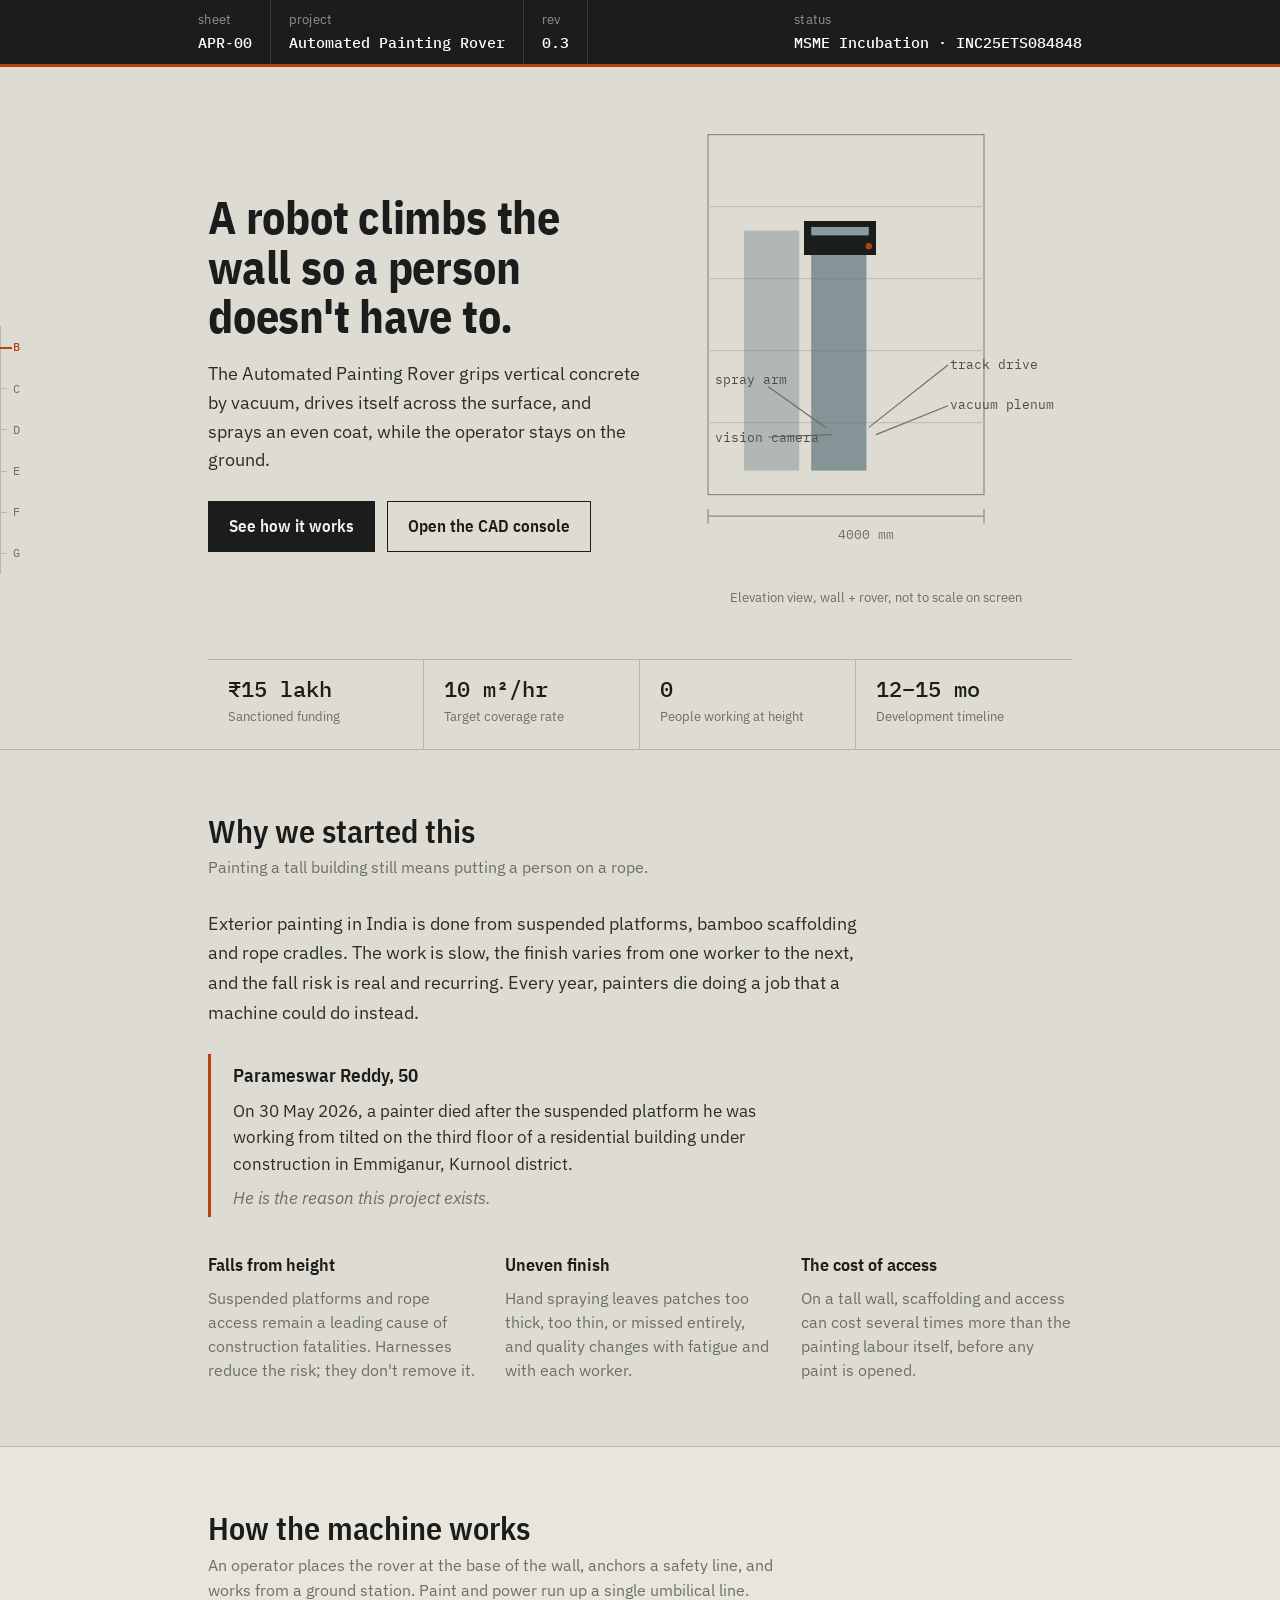
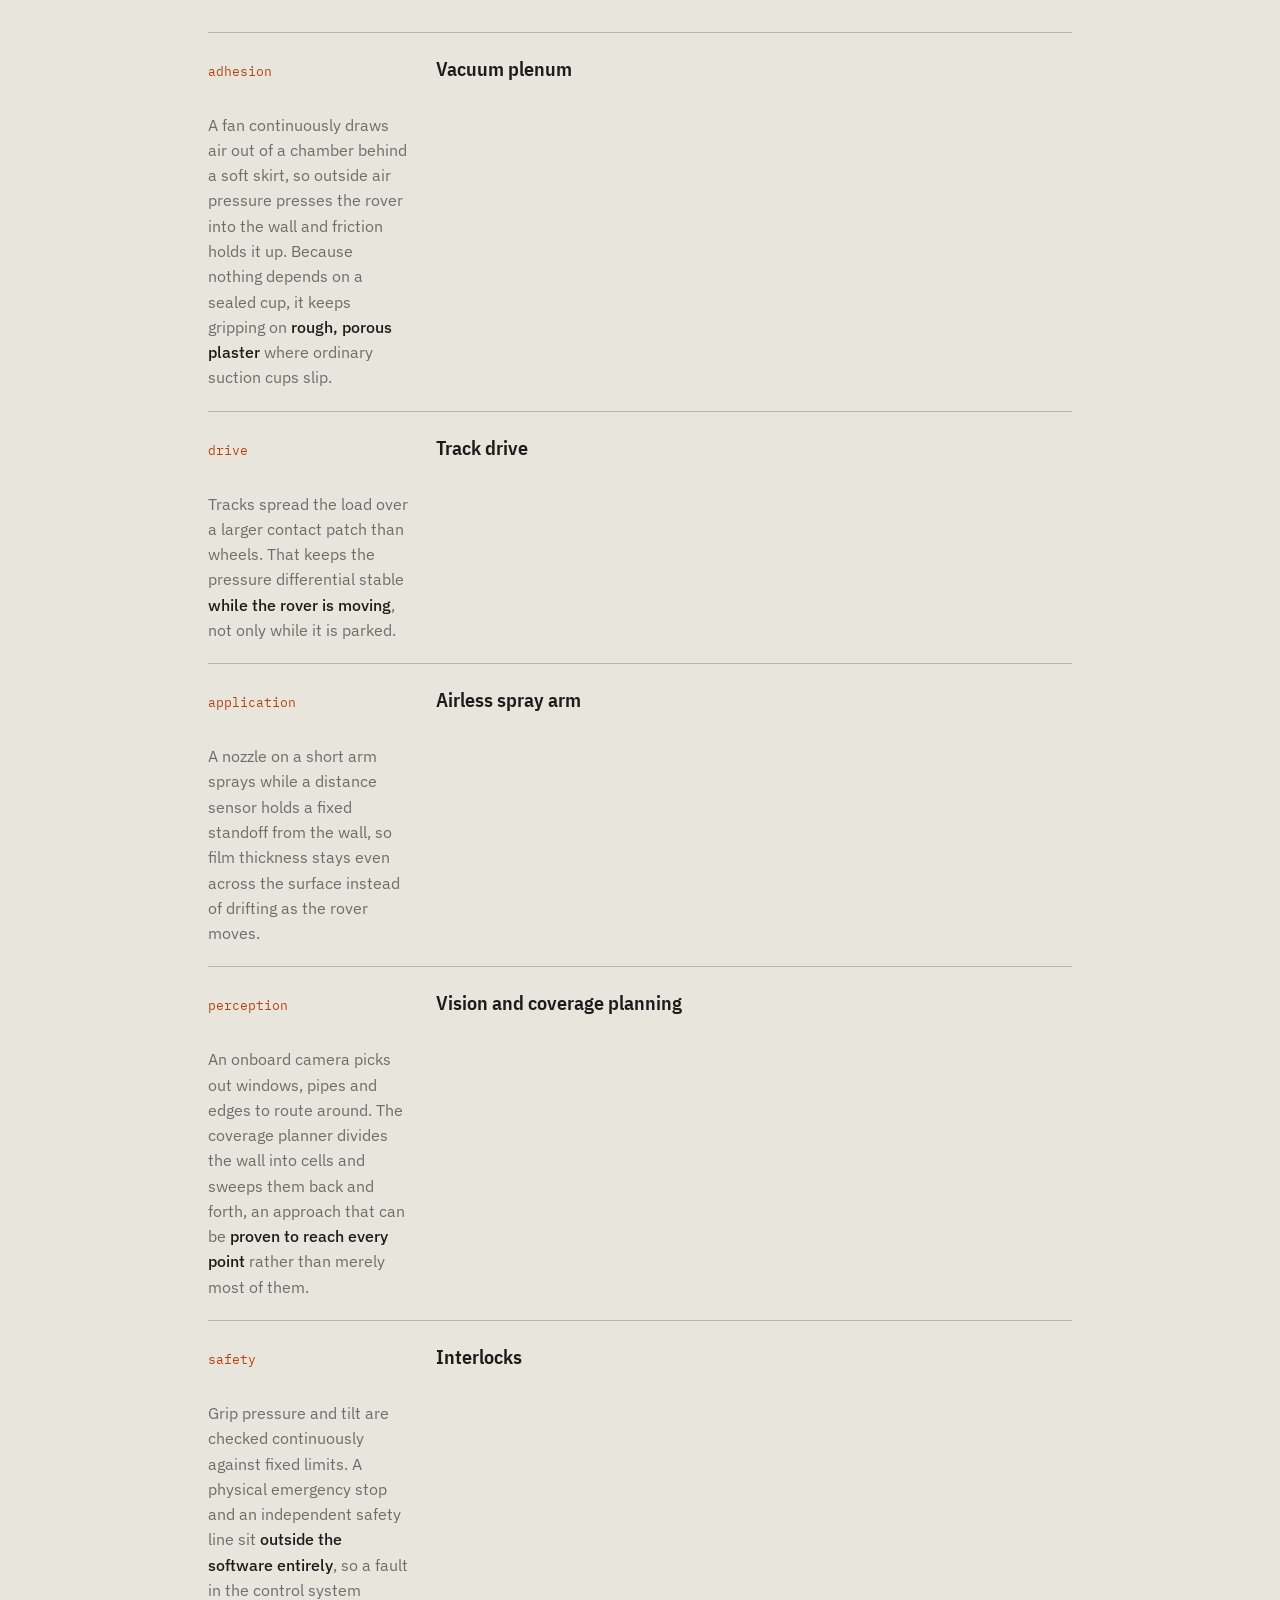
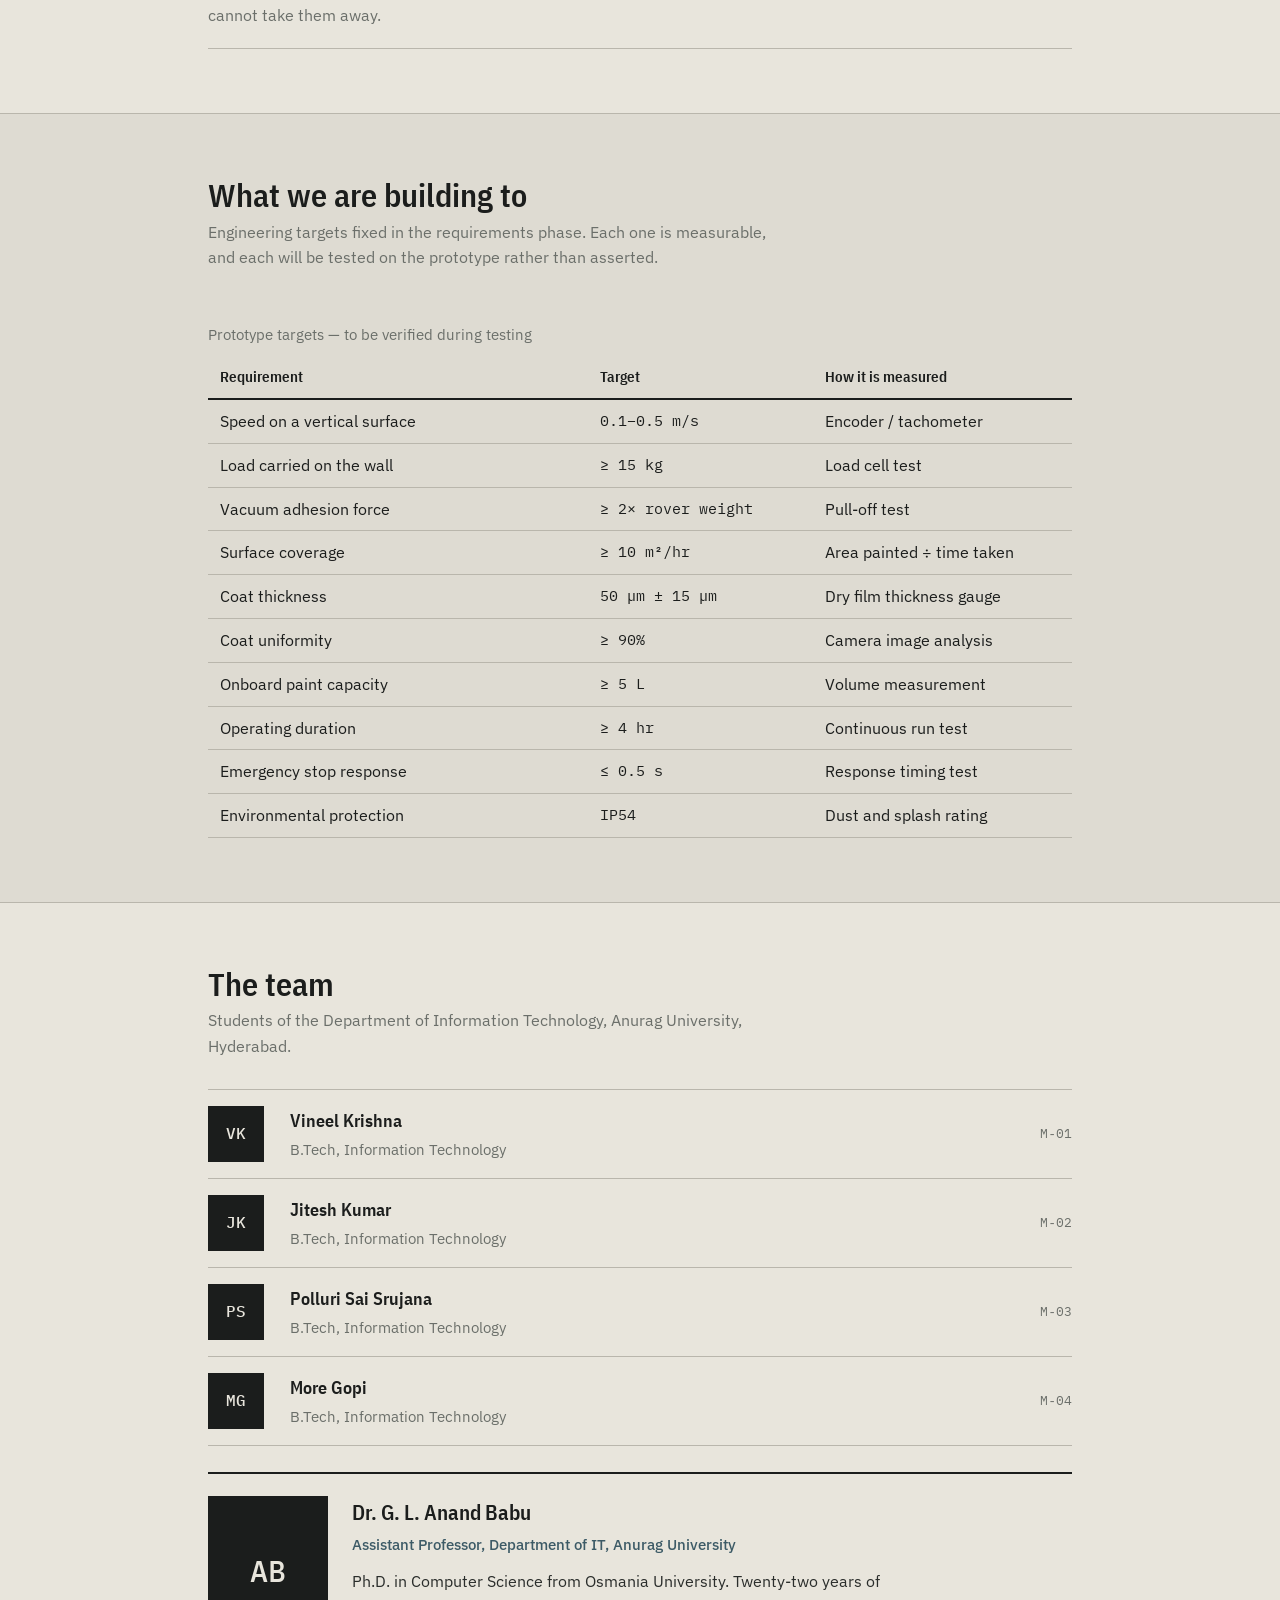
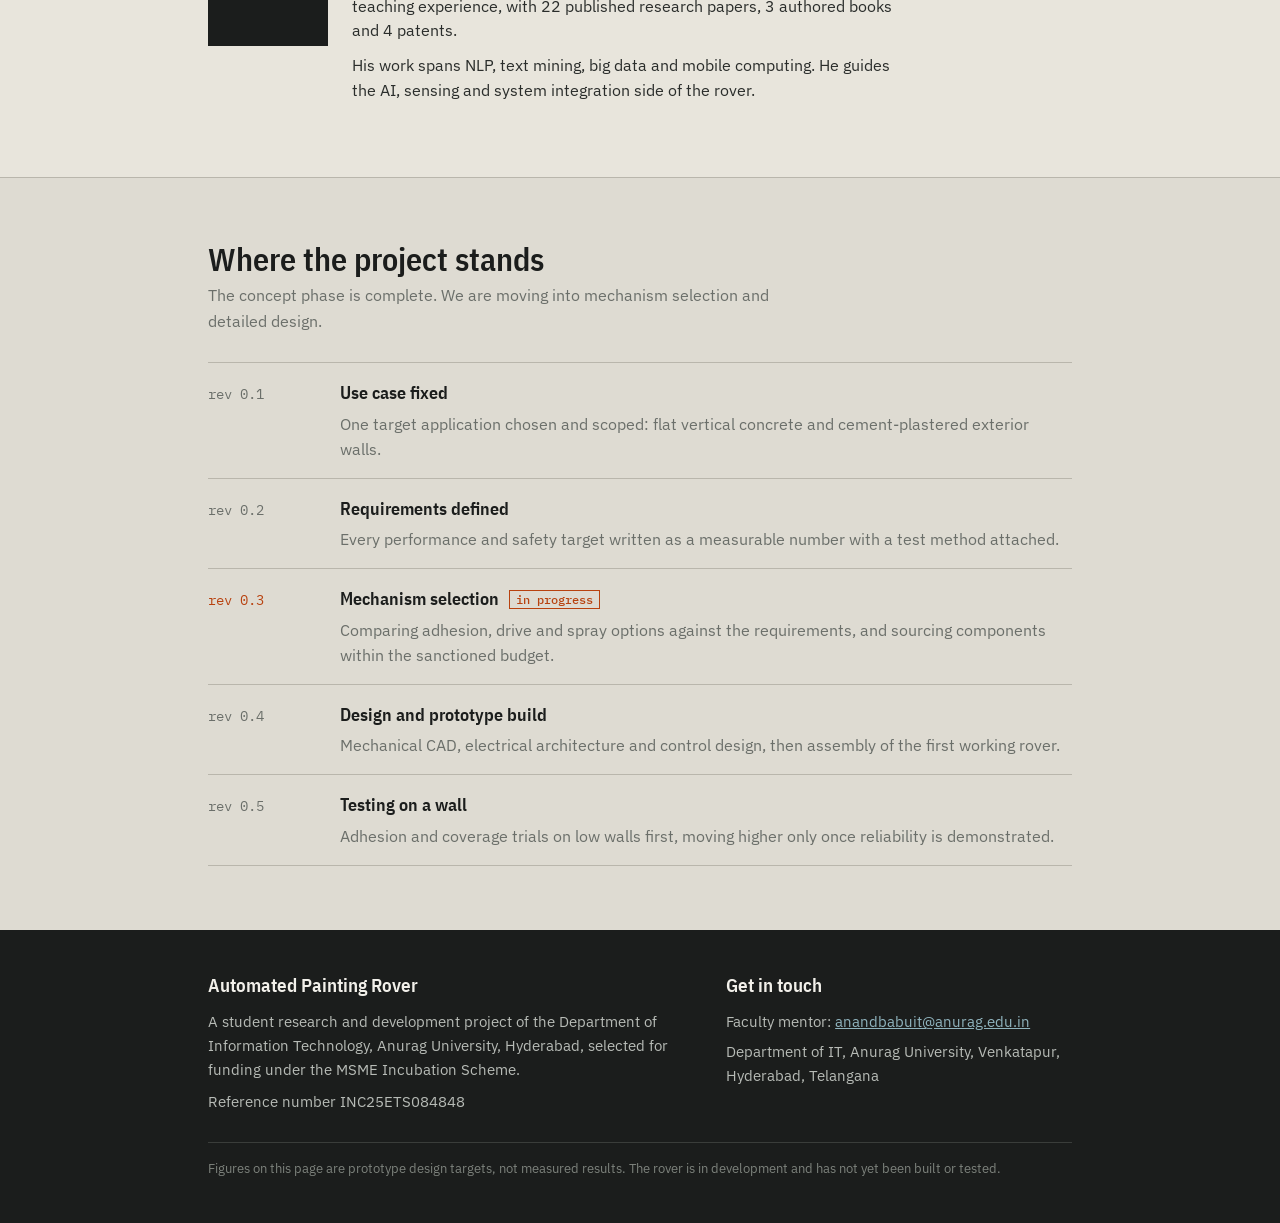
==== templates/about.html @ 7c5fc592 "added the about page" ====
<!DOCTYPE html>
<html lang="en">
<head>
<meta charset="UTF-8">
<meta name="viewport" content="width=device-width, initial-scale=1">
<title>Automated Painting Rover — Anurag University</title>
<meta name="description" content="A wall-climbing robot that paints building exteriors so painters don't have to work at height. In development at Anurag University under the MSME Incubation Scheme.">
<link rel="preconnect" href="https://fonts.googleapis.com">
<link rel="preconnect" href="https://fonts.gstatic.com" crossorigin>
<link href="https://fonts.googleapis.com/css2?family=IBM+Plex+Sans+Condensed:wght@500;600;700&family=IBM+Plex+Sans:ital,wght@0,300;0,400;0,500;0,600;1,400&family=IBM+Plex+Mono:wght@400;500&display=swap" rel="stylesheet">
<style>
  :root{
    --concrete:#dedbd2;
    --concrete-2:#d2cec2;
    --paper:#e8e5dc;
    --ink:#1b1d1c;
    --ink-2:#2a2d2b;
    --steel:#3c5a66;
    --steel-dp:#24343b;
    --rust:#b8420f;
    --muted:#6b6f6a;
    --rule:#b9b6ac;
    --maxw:920px;
  }
  *{box-sizing:border-box}
  html{scroll-behavior:smooth}
  @media (prefers-reduced-motion:reduce){html{scroll-behavior:auto}}
  body{
    margin:0;background:var(--concrete);color:var(--ink);
    font-family:'IBM Plex Sans',system-ui,sans-serif;font-size:17px;line-height:1.6;
    -webkit-font-smoothing:antialiased;
  }
  h1,h2,h3{font-family:'IBM Plex Sans Condensed','IBM Plex Sans',sans-serif;font-weight:600;letter-spacing:0;color:var(--ink)}
  .mono{font-family:'IBM Plex Mono',monospace}
  a{color:var(--steel)}
  .wrap{max-width:var(--maxw);margin:0 auto;padding:0 28px}

  /* ---------- title block (drawing-sheet stamp) ---------- */
  .stamp{background:var(--ink);color:#cfd3ce;border-bottom:3px solid var(--rust)}
  .stamp .wrap{
    display:flex;flex-wrap:wrap;gap:0;padding:0;
  }
  .stamp .field{
    padding:10px 18px;border-right:1px solid #3a3d3a;font-size:13px;
  }
  .stamp .field:last-child{border-right:0;margin-left:auto}
  .stamp .field b{display:block;color:#fff;font-size:14.5px;font-weight:500;font-family:'IBM Plex Mono',monospace}
  .stamp .field span{color:#8f938d;letter-spacing:.02em}
  @media (max-width:760px){
    .stamp .field:last-child{margin-left:0}
    .stamp .field{padding:9px 14px}
  }

  /* ---------- sheet-margin ruler / nav ---------- */
  .ruler{
    position:fixed;left:0;top:0;bottom:0;width:54px;z-index:5;
    display:flex;flex-direction:column;justify-content:center;
    pointer-events:none;
  }
  .ruler ol{list-style:none;margin:0;padding:0 0 0 12px;border-left:1px solid var(--rule)}
  .ruler li{
    position:relative;font-family:'IBM Plex Mono',monospace;font-size:12px;
    color:var(--muted);padding:11px 0;
  }
  .ruler li::before{
    content:"";position:absolute;left:-13px;top:50%;width:7px;height:1px;background:var(--rule);
  }
  .ruler li.on{color:var(--rust);font-weight:500}
  .ruler li.on::before{width:12px;height:2px;background:var(--rust);left:-13px}
  .ruler a{pointer-events:auto;color:inherit;text-decoration:none}
  @media (max-width:1180px){.ruler{display:none}}

  /* ---------- hero ---------- */
  .hero{padding:58px 0 0}
  .hero .inner{
    max-width:var(--maxw);margin:0 auto;padding:0 28px;
    display:grid;grid-template-columns:1.05fr .95fr;gap:40px;align-items:center;
  }
  .hero h1{
    font-size:clamp(32px,4.1vw,46px);line-height:1.08;margin:0 0 18px;
    font-weight:700;letter-spacing:-.005em;max-width:16ch;
  }
  .hero p.sub{font-size:18px;color:var(--ink-2);margin:0 0 26px;max-width:44ch;font-weight:400}
  .hero .cta{display:flex;flex-wrap:wrap;gap:12px;margin-bottom:0}
  .btn{
    display:inline-block;padding:11px 20px;text-decoration:none;
    font-family:'IBM Plex Sans Condensed',sans-serif;font-size:16.5px;font-weight:600;
    border:1px solid var(--ink);
  }
  .btn-a{background:var(--ink);color:#f2f0ea}
  .btn-b{background:transparent;color:var(--ink)}
  .btn:focus-visible,a:focus-visible,button:focus-visible{outline:2px solid var(--rust);outline-offset:3px}

  .diagram{width:100%;max-width:360px;justify-self:center}
  .diagram svg{width:100%;height:auto;display:block}
  .diagram .cap{font-size:12.5px;color:var(--muted);text-align:center;margin-top:6px}

  #sprayfill{transform-box:fill-box;transform-origin:50% 100%;animation:fill 2.6s ease-out .4s both}
  #roverbox{animation:climb 2.6s cubic-bezier(.4,0,.3,1) .4s both}
  @keyframes fill{from{transform:scaleY(0)}to{transform:scaleY(1)}}
  @keyframes climb{from{transform:translateY(0)}to{transform:translateY(-172px)}}
  @media (prefers-reduced-motion:reduce){
    #sprayfill{animation:none;transform:scaleY(1)}
    #roverbox{animation:none;transform:translateY(-172px)}
  }

  .heroband{
    border-top:1px solid var(--rule);margin-top:40px;
    display:grid;grid-template-columns:repeat(4,1fr);
  }
  .heroband div{padding:16px 20px 20px;border-right:1px solid var(--rule)}
  .heroband div:last-child{border-right:0}
  .heroband b{display:block;font-family:'IBM Plex Mono',monospace;font-size:22px;color:var(--ink);font-weight:500;line-height:1.15}
  .heroband span{font-size:13px;color:var(--muted)}

  /* ---------- sections ---------- */
  section{padding:64px 0;border-top:1px solid var(--rule)}
  section.alt{background:var(--paper)}
  h2{font-size:clamp(24px,3.1vw,32px);margin:0 0 6px;line-height:1.1;max-width:22ch}
  .sec-note{color:var(--muted);margin:0 0 28px;max-width:58ch;font-size:16px}
  .lead{font-size:18px;max-width:60ch;font-weight:400;line-height:1.65;color:var(--ink-2)}

  /* problem */
  .incident{
    border-left:3px solid var(--rust);padding:6px 0 6px 22px;
    max-width:58ch;margin:26px 0 0;
  }
  .incident p{margin:0 0 8px;font-size:16.5px;color:var(--ink-2)}
  .incident p:last-child{margin:0;color:var(--muted);font-style:italic}
  .incident .who{font-family:'IBM Plex Sans Condensed',sans-serif;font-size:19px;color:var(--ink);font-weight:600}

  .three{display:grid;grid-template-columns:repeat(3,1fr);gap:26px;margin-top:34px}
  .three h3{font-size:18px;margin:0 0 6px;font-weight:600}
  .three p{margin:0;font-size:15.5px;color:var(--muted);line-height:1.55}

  /* subsystems */
  .sys{margin-top:26px;border-top:1px solid var(--rule)}
  .sysrow{display:grid;grid-template-columns:200px 1fr;gap:28px;
          padding:20px 0;border-bottom:1px solid var(--rule);align-items:baseline}
  .sysrow .tag{font-family:'IBM Plex Mono',monospace;font-size:12.5px;color:var(--rust);display:block;margin-bottom:4px}
  .sysrow h3{margin:0;font-size:20px}
  .sysrow p{margin:0;font-size:16px;color:var(--muted);line-height:1.58;max-width:58ch}
  .sysrow p b{color:var(--ink);font-weight:500}

  /* specs */
  .tablewrap{overflow-x:auto;-webkit-overflow-scrolling:touch}
  table{min-width:420px;width:100%;border-collapse:collapse;margin-top:24px;font-size:15.5px}
  caption{text-align:left;color:var(--muted);font-size:14.5px;padding-bottom:10px}
  th{
    text-align:left;font-family:'IBM Plex Sans Condensed',sans-serif;font-weight:600;font-size:15px;
    padding:9px 12px;border-bottom:2px solid var(--ink);color:var(--ink);
  }
  td{padding:9px 12px;border-bottom:1px solid var(--rule);vertical-align:top}
  td.num{font-family:'IBM Plex Mono',monospace;white-space:nowrap;color:var(--ink);font-size:14.5px}

  /* crew: roster, not avatar cards */
  .roster{margin-top:30px;border-top:1px solid var(--rule)}
  .row{
    display:grid;grid-template-columns:64px 1fr auto;gap:18px;align-items:center;
    padding:16px 0;border-bottom:1px solid var(--rule);
  }
  .chip{
    width:56px;height:56px;background:var(--ink);color:#e8e5dc;
    display:flex;align-items:center;justify-content:center;position:relative;overflow:hidden;flex-shrink:0;
  }
  .chip img{width:100%;height:100%;object-fit:cover;position:absolute;inset:0}
  .chip span{font-family:'IBM Plex Mono',monospace;font-size:16px;font-weight:500;z-index:1}
  .row h3{margin:0;font-size:18px;font-weight:600}
  .row p{margin:2px 0 0;font-size:14.5px;color:var(--muted)}
  .row .id{font-family:'IBM Plex Mono',monospace;font-size:13px;color:var(--muted)}

  .faculty{
    display:grid;grid-template-columns:120px 1fr;gap:24px;align-items:start;
    margin-top:26px;padding-top:22px;border-top:2px solid var(--ink);
  }
  .faculty .chip{width:100%;height:150px}
  .faculty .chip span{font-size:30px}
  .faculty h3{margin:0 0 3px;font-size:21px}
  .faculty .role{color:var(--steel);font-size:15px;margin:0 0 12px;font-weight:500}
  .faculty p{margin:0 0 10px;font-size:15.5px;color:var(--ink-2);max-width:56ch}

  /* status: real sequence, so numbered by date/rev is legitimate */
  .phases{margin-top:26px;border-top:1px solid var(--rule)}
  .phase{
    display:grid;grid-template-columns:110px 1fr;gap:22px;
    padding:16px 0;border-bottom:1px solid var(--rule);align-items:baseline;
  }
  .phase .when{font-family:'IBM Plex Mono',monospace;font-size:14px;color:var(--muted)}
  .phase h3{margin:0 0 4px;font-size:18px}
  .phase p{margin:0;color:var(--muted);font-size:15.5px}
  .phase.now .when{color:var(--rust)}
  .phase.now h3::after{
    content:"in progress";margin-left:10px;font-family:'IBM Plex Mono',monospace;font-size:11.5px;
    color:var(--rust);border:1px solid var(--rust);padding:1px 6px;
    font-weight:500;vertical-align:middle;
  }

  /* footer stamp */
  footer{background:var(--ink);color:#b7bbb6;padding:40px 0 30px;font-size:15px}
  footer h3{color:#f2f0ea;font-size:19px;margin:0 0 10px}
  footer a{color:#8fb3bd}
  .fgrid{display:grid;grid-template-columns:1.4fr 1fr;gap:34px}
  .fnote{margin-top:28px;padding-top:16px;border-top:1px solid #3a3d3a;font-size:13px;color:#7d827c}

  @media (max-width:820px){
    .hero .inner{grid-template-columns:1fr;padding-top:8px;gap:26px}
    .diagram{order:-1;max-width:260px}
    .heroband{grid-template-columns:repeat(2,1fr)}
    .heroband div:nth-child(2){border-right:0}
    .three{grid-template-columns:1fr}
    .sysrow{grid-template-columns:1fr;gap:6px}
    .faculty{grid-template-columns:1fr;gap:16px}
    .faculty .chip{max-width:150px}
    .phase{grid-template-columns:1fr;gap:4px}
    .fgrid{grid-template-columns:1fr}
    .row{grid-template-columns:48px 1fr;grid-template-areas:"chip name" "chip id"}
    .row .chip{grid-area:chip;width:48px;height:48px}
    .row h3{grid-area:name}
    .row .id{grid-area:id}
    table{font-size:14.5px}
    th,td{padding:8px 9px}
    section{padding:48px 0}
  }
</style>
</head>
<body>

<div class="stamp">
  <div class="wrap">
    <div class="field"><span>sheet</span><b>APR&#8209;00</b></div>
    <div class="field"><span>project</span><b>Automated Painting Rover</b></div>
    <div class="field"><span>rev</span><b>0.3</b></div>
    <div class="field"><span>status</span><b>MSME Incubation · INC25ETS084848</b></div>
  </div>
</div>

<nav class="ruler" aria-label="Page sections">
  <ol>
    <li class="on"><a href="#overview">B</a></li>
    <li><a href="#problem">C</a></li>
    <li><a href="#how">D</a></li>
    <li><a href="#specs">E</a></li>
    <li><a href="#crew">F</a></li>
    <li><a href="#status">G</a></li>
  </ol>
</nav>

<header class="hero" id="overview">
  <div class="inner">
    <div>
      <h1>A robot climbs the wall so a person doesn't have to.</h1>
      <p class="sub">The Automated Painting Rover grips vertical concrete by vacuum, drives itself across the surface, and sprays an even coat, while the operator stays on the ground.</p>
      <div class="cta">
        <a class="btn btn-a" href="#how">See how it works</a>
        <a class="btn btn-b" href="/">Open the CAD console</a>
      </div>
    </div>

    <div class="diagram">
      <svg viewBox="0 0 300 380" role="img" aria-label="Orthographic elevation of the rover on a wall, with the completed and in-progress painted strips, and leader lines labelling the vacuum plenum, track drive, spray arm and vision camera.">
        <rect x="10" y="8" width="230" height="300" fill="none" stroke="#8a8d87" stroke-width="1"/>
        <g stroke="#c3c0b6" stroke-width="1">
          <line x1="10" y1="68" x2="240" y2="68"/><line x1="10" y1="128" x2="240" y2="128"/>
          <line x1="10" y1="188" x2="240" y2="188"/><line x1="10" y1="248" x2="240" y2="248"/>
        </g>
        <rect x="40" y="88" width="46" height="200" fill="#3c5a66" opacity=".28"/>
        <rect id="sprayfill" x="96" y="88" width="46" height="200" fill="#3c5a66" opacity=".55"/>

        <g id="roverbox">
          <rect x="90" y="252" width="60" height="28" fill="#1b1d1c"/>
          <rect x="96" y="257" width="48" height="7" fill="#8a9a9f"/>
          <circle cx="144" cy="273" r="2.6" fill="#b8420f"/>
        </g>

        <g stroke="#6b6f6a" stroke-width="1" fill="none">
          <path d="M150 258 L 210 234"/>
          <path d="M144 252 L 210 200"/>
          <path d="M108 252 L 60 218"/>
          <path d="M114 258 L 60 260"/>
        </g>
        <g font-family="IBM Plex Mono, monospace" font-size="10.5" fill="#4b4f4a">
          <text x="212" y="237">vacuum plenum</text>
          <text x="212" y="203">track drive</text>
          <text x="16" y="216">spray arm</text>
          <text x="16" y="264">vision camera</text>
        </g>

        <line x1="10" y1="326" x2="240" y2="326" stroke="#8a8d87" stroke-width="1"/>
        <line x1="10" y1="320" x2="10" y2="332" stroke="#8a8d87" stroke-width="1"/>
        <line x1="240" y1="320" x2="240" y2="332" stroke="#8a8d87" stroke-width="1"/>
        <text x="118" y="345" font-family="IBM Plex Mono, monospace" font-size="11" fill="#6b6f6a">4000 mm</text>
      </svg>
      <p class="cap">Elevation view, wall + rover, not to scale on screen</p>
    </div>
  </div>

  <div class="wrap">
    <div class="heroband">
      <div><b>₹15 lakh</b><span>Sanctioned funding</span></div>
      <div><b>10 m²/hr</b><span>Target coverage rate</span></div>
      <div><b>0</b><span>People working at height</span></div>
      <div><b>12–15 mo</b><span>Development timeline</span></div>
    </div>
  </div>
</header>

<section id="problem">
  <div class="wrap">
    <h2>Why we started this</h2>
    <p class="sec-note">Painting a tall building still means putting a person on a rope.</p>
    <p class="lead">Exterior painting in India is done from suspended platforms, bamboo scaffolding and rope cradles. The work is slow, the finish varies from one worker to the next, and the fall risk is real and recurring. Every year, painters die doing a job that a machine could do instead.</p>

    <div class="incident">
      <p class="who">Parameswar Reddy, 50</p>
      <p>On 30 May 2026, a painter died after the suspended platform he was working from tilted on the third floor of a residential building under construction in Emmiganur, Kurnool district.</p>
      <p>He is the reason this project exists.</p>
    </div>

    <div class="three">
      <div>
        <h3>Falls from height</h3>
        <p>Suspended platforms and rope access remain a leading cause of construction fatalities. Harnesses reduce the risk; they don't remove it.</p>
      </div>
      <div>
        <h3>Uneven finish</h3>
        <p>Hand spraying leaves patches too thick, too thin, or missed entirely, and quality changes with fatigue and with each worker.</p>
      </div>
      <div>
        <h3>The cost of access</h3>
        <p>On a tall wall, scaffolding and access can cost several times more than the painting labour itself, before any paint is opened.</p>
      </div>
    </div>
  </div>
</section>

<section class="alt" id="how">
  <div class="wrap">
    <h2>How the machine works</h2>
    <p class="sec-note">An operator places the rover at the base of the wall, anchors a safety line, and works from a ground station. Paint and power run up a single umbilical line.</p>

    <div class="sys">
      <div class="sysrow">
        <div class="tag">adhesion</div>
        <div><h3>Vacuum plenum</h3></div>
        <p>A fan continuously draws air out of a chamber behind a soft skirt, so outside air pressure presses the rover into the wall and friction holds it up. Because nothing depends on a sealed cup, it keeps gripping on <b>rough, porous plaster</b> where ordinary suction cups slip.</p>
      </div>
      <div class="sysrow">
        <div class="tag">drive</div>
        <div><h3>Track drive</h3></div>
        <p>Tracks spread the load over a larger contact patch than wheels. That keeps the pressure differential stable <b>while the rover is moving</b>, not only while it is parked.</p>
      </div>
      <div class="sysrow">
        <div class="tag">application</div>
        <div><h3>Airless spray arm</h3></div>
        <p>A nozzle on a short arm sprays while a distance sensor holds a fixed standoff from the wall, so film thickness stays even across the surface instead of drifting as the rover moves.</p>
      </div>
      <div class="sysrow">
        <div class="tag">perception</div>
        <div><h3>Vision and coverage planning</h3></div>
        <p>An onboard camera picks out windows, pipes and edges to route around. The coverage planner divides the wall into cells and sweeps them back and forth, an approach that can be <b>proven to reach every point</b> rather than merely most of them.</p>
      </div>
      <div class="sysrow">
        <div class="tag">safety</div>
        <div><h3>Interlocks</h3></div>
        <p>Grip pressure and tilt are checked continuously against fixed limits. A physical emergency stop and an independent safety line sit <b>outside the software entirely</b>, so a fault in the control system cannot take them away.</p>
      </div>
    </div>
  </div>
</section>

<section id="specs">
  <div class="wrap">
    <h2>What we are building to</h2>
    <p class="sec-note">Engineering targets fixed in the requirements phase. Each one is measurable, and each will be tested on the prototype rather than asserted.</p>
    <div class="tablewrap">
    <table>
      <caption>Prototype targets — to be verified during testing</caption>
      <thead>
        <tr><th style="width:44%">Requirement</th><th style="width:26%">Target</th><th>How it is measured</th></tr>
      </thead>
      <tbody>
        <tr><td>Speed on a vertical surface</td><td class="num">0.1–0.5 m/s</td><td>Encoder / tachometer</td></tr>
        <tr><td>Load carried on the wall</td><td class="num">≥ 15 kg</td><td>Load cell test</td></tr>
        <tr><td>Vacuum adhesion force</td><td class="num">≥ 2× rover weight</td><td>Pull-off test</td></tr>
        <tr><td>Surface coverage</td><td class="num">≥ 10 m²/hr</td><td>Area painted ÷ time taken</td></tr>
        <tr><td>Coat thickness</td><td class="num">50 µm ± 15 µm</td><td>Dry film thickness gauge</td></tr>
        <tr><td>Coat uniformity</td><td class="num">≥ 90%</td><td>Camera image analysis</td></tr>
        <tr><td>Onboard paint capacity</td><td class="num">≥ 5 L</td><td>Volume measurement</td></tr>
        <tr><td>Operating duration</td><td class="num">≥ 4 hr</td><td>Continuous run test</td></tr>
        <tr><td>Emergency stop response</td><td class="num">≤ 0.5 s</td><td>Response timing test</td></tr>
        <tr><td>Environmental protection</td><td class="num">IP54</td><td>Dust and splash rating</td></tr>
      </tbody>
    </table>
    </div>
  </div>
</section>

<section class="alt" id="crew">
  <div class="wrap">
    <h2>The team</h2>
    <p class="sec-note">Students of the Department of Information Technology, Anurag University, Hyderabad.</p>

    <!-- Photos: put files under static/photos/ and set src below.
         Missing file removes the <img>, leaving the initials chip. -->
    <div class="roster">
      <div class="row">
        <div class="chip"><span>VK</span><img src="/static/photos/vineel.jpg" alt="" onerror="this.remove()"></div>
        <div><h3>Vineel Krishna</h3><p>B.Tech, Information Technology</p></div>
        <div class="id">M&#8209;01</div>
      </div>
      <div class="row">
        <div class="chip"><span>JK</span><img src="/static/photos/jitesh.jpg" alt="" onerror="this.remove()"></div>
        <div><h3>Jitesh Kumar</h3><p>B.Tech, Information Technology</p></div>
        <div class="id">M&#8209;02</div>
      </div>
      <div class="row">
        <div class="chip"><span>PS</span><img src="/static/photos/srujana.jpg" alt="" onerror="this.remove()"></div>
        <div><h3>Polluri Sai Srujana</h3><p>B.Tech, Information Technology</p></div>
        <div class="id">M&#8209;03</div>
      </div>
      <div class="row">
        <div class="chip"><span>MG</span><img src="/static/photos/gopi.jpg" alt="" onerror="this.remove()"></div>
        <div><h3>More Gopi</h3><p>B.Tech, Information Technology</p></div>
        <div class="id">M&#8209;04</div>
      </div>
    </div>

    <div class="faculty">
      <div class="chip"><span>AB</span><img src="/static/photos/anand-babu.jpg" alt="" onerror="this.remove()"></div>
      <div>
        <h3>Dr. G. L. Anand Babu</h3>
        <p class="role">Assistant Professor, Department of IT, Anurag University</p>
        <p>Ph.D. in Computer Science from Osmania University. Twenty-two years of teaching experience, with 22 published research papers, 3 authored books and 4 patents.</p>
        <p>His work spans NLP, text mining, big data and mobile computing. He guides the AI, sensing and system integration side of the rover.</p>
      </div>
    </div>
  </div>
</section>

<section id="status">
  <div class="wrap">
    <h2>Where the project stands</h2>
    <p class="sec-note">The concept phase is complete. We are moving into mechanism selection and detailed design.</p>
    <div class="phases">
      <div class="phase">
        <span class="when">rev 0.1</span>
        <div>
          <h3>Use case fixed</h3>
          <p>One target application chosen and scoped: flat vertical concrete and cement-plastered exterior walls.</p>
        </div>
      </div>
      <div class="phase">
        <span class="when">rev 0.2</span>
        <div>
          <h3>Requirements defined</h3>
          <p>Every performance and safety target written as a measurable number with a test method attached.</p>
        </div>
      </div>
      <div class="phase now">
        <span class="when">rev 0.3</span>
        <div>
          <h3>Mechanism selection</h3>
          <p>Comparing adhesion, drive and spray options against the requirements, and sourcing components within the sanctioned budget.</p>
        </div>
      </div>
      <div class="phase">
        <span class="when">rev 0.4</span>
        <div>
          <h3>Design and prototype build</h3>
          <p>Mechanical CAD, electrical architecture and control design, then assembly of the first working rover.</p>
        </div>
      </div>
      <div class="phase">
        <span class="when">rev 0.5</span>
        <div>
          <h3>Testing on a wall</h3>
          <p>Adhesion and coverage trials on low walls first, moving higher only once reliability is demonstrated.</p>
        </div>
      </div>
    </div>
  </div>
</section>

<footer>
  <div class="wrap">
    <div class="fgrid">
      <div>
        <h3>Automated Painting Rover</h3>
        <p style="margin:0 0 8px">A student research and development project of the Department of Information Technology, Anurag University, Hyderabad, selected for funding under the MSME Incubation Scheme.</p>
        <p style="margin:0">Reference number INC25ETS084848</p>
      </div>
      <div>
        <h3>Get in touch</h3>
        <p style="margin:0 0 6px">Faculty mentor: <a href="mailto:anandbabuit@anurag.edu.in">anandbabuit@anurag.edu.in</a></p>
        <p style="margin:0">Department of IT, Anurag University, Venkatapur, Hyderabad, Telangana</p>
      </div>
    </div>
    <p class="fnote">Figures on this page are prototype design targets, not measured results. The rover is in development and has not yet been built or tested.</p>
  </div>
</footer>

<script>
  (function () {
    var links = Array.prototype.slice.call(document.querySelectorAll('.ruler li'));
    var ids = links.map(function (li) { return li.querySelector('a').getAttribute('href').slice(1); });
    var sections = ids.map(function (id) { return document.getElementById(id); });

    function update() {
      var line = window.scrollY + window.innerHeight * 0.34;
      var active = 0;
      sections.forEach(function (sec, i) {
        if (sec && sec.offsetTop <= line) active = i;
      });
      links.forEach(function (li, i) { li.classList.toggle('on', i === active); });
    }
    var ticking = false;
    window.addEventListener('scroll', function () {
      if (!ticking) {
        window.requestAnimationFrame(function () { update(); ticking = false; });
        ticking = true;
      }
    }, { passive: true });
    update();
  })();
</script>

</body>
</html>
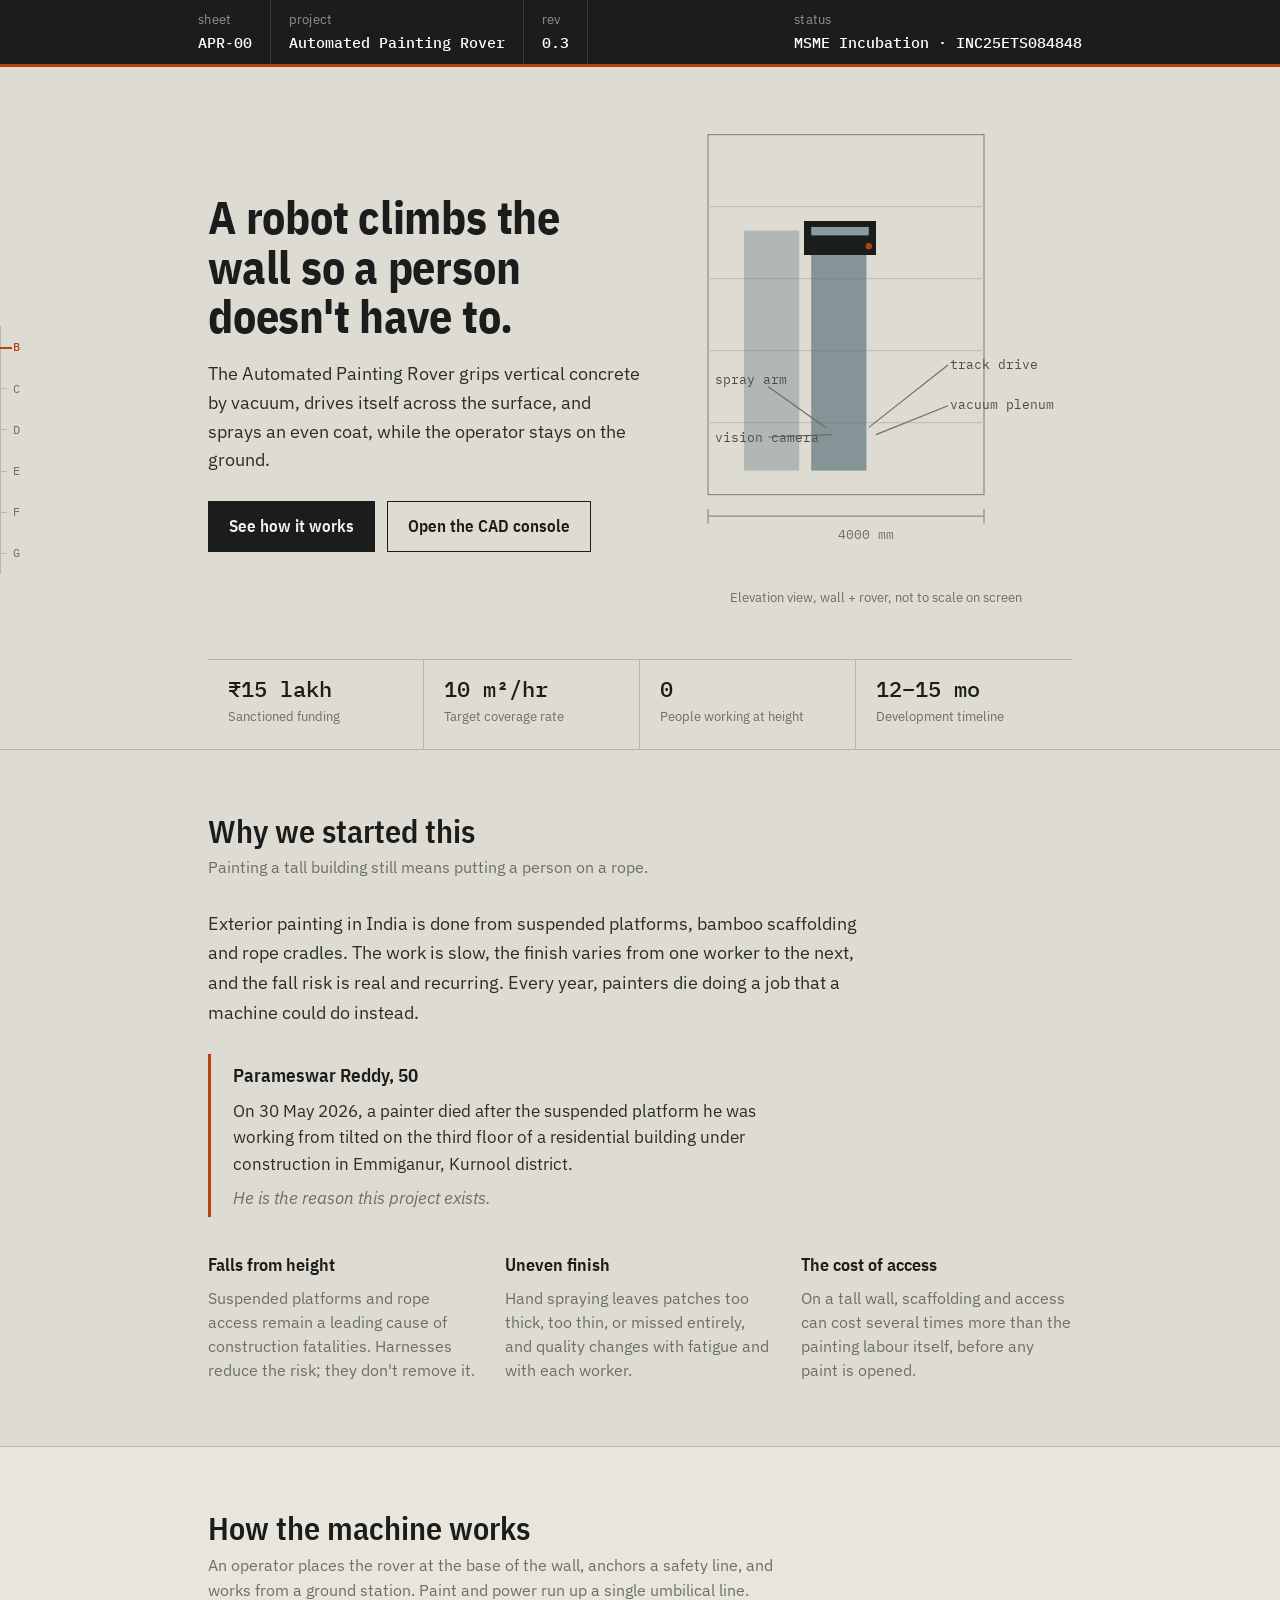
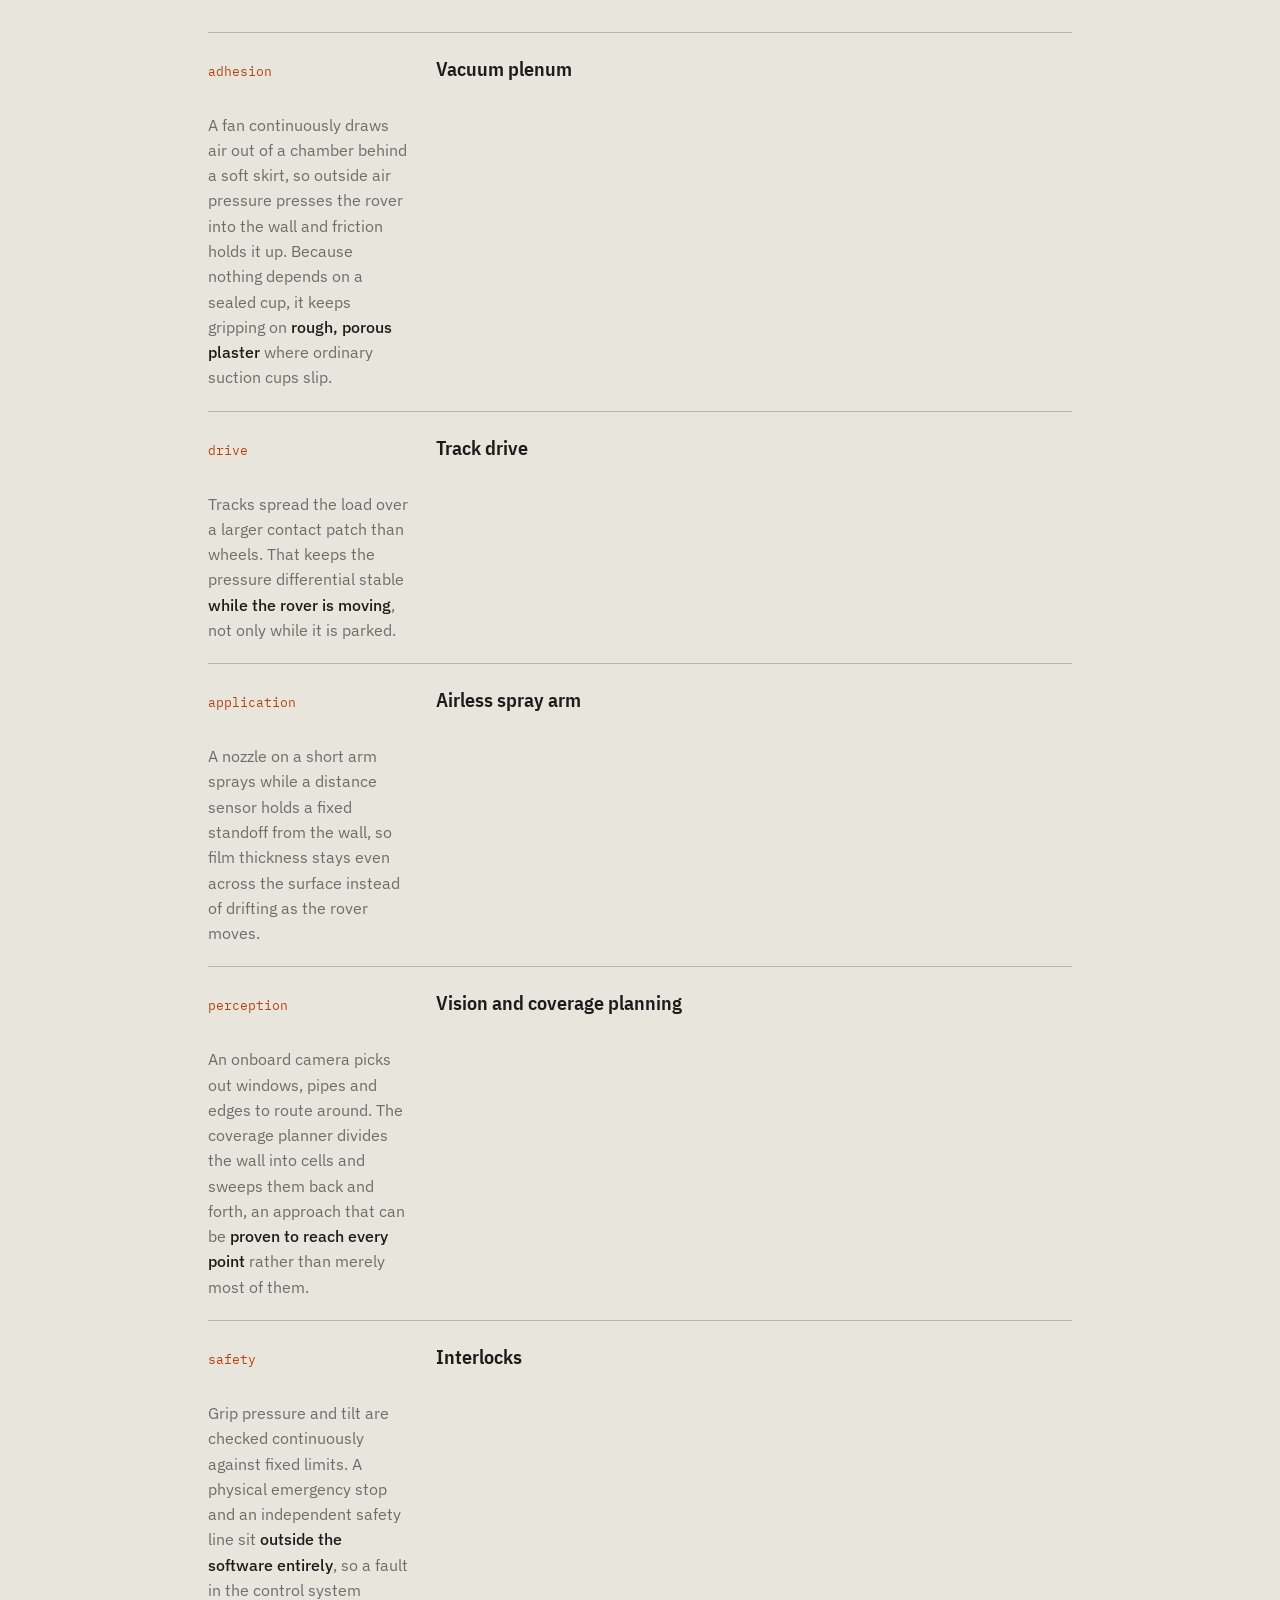
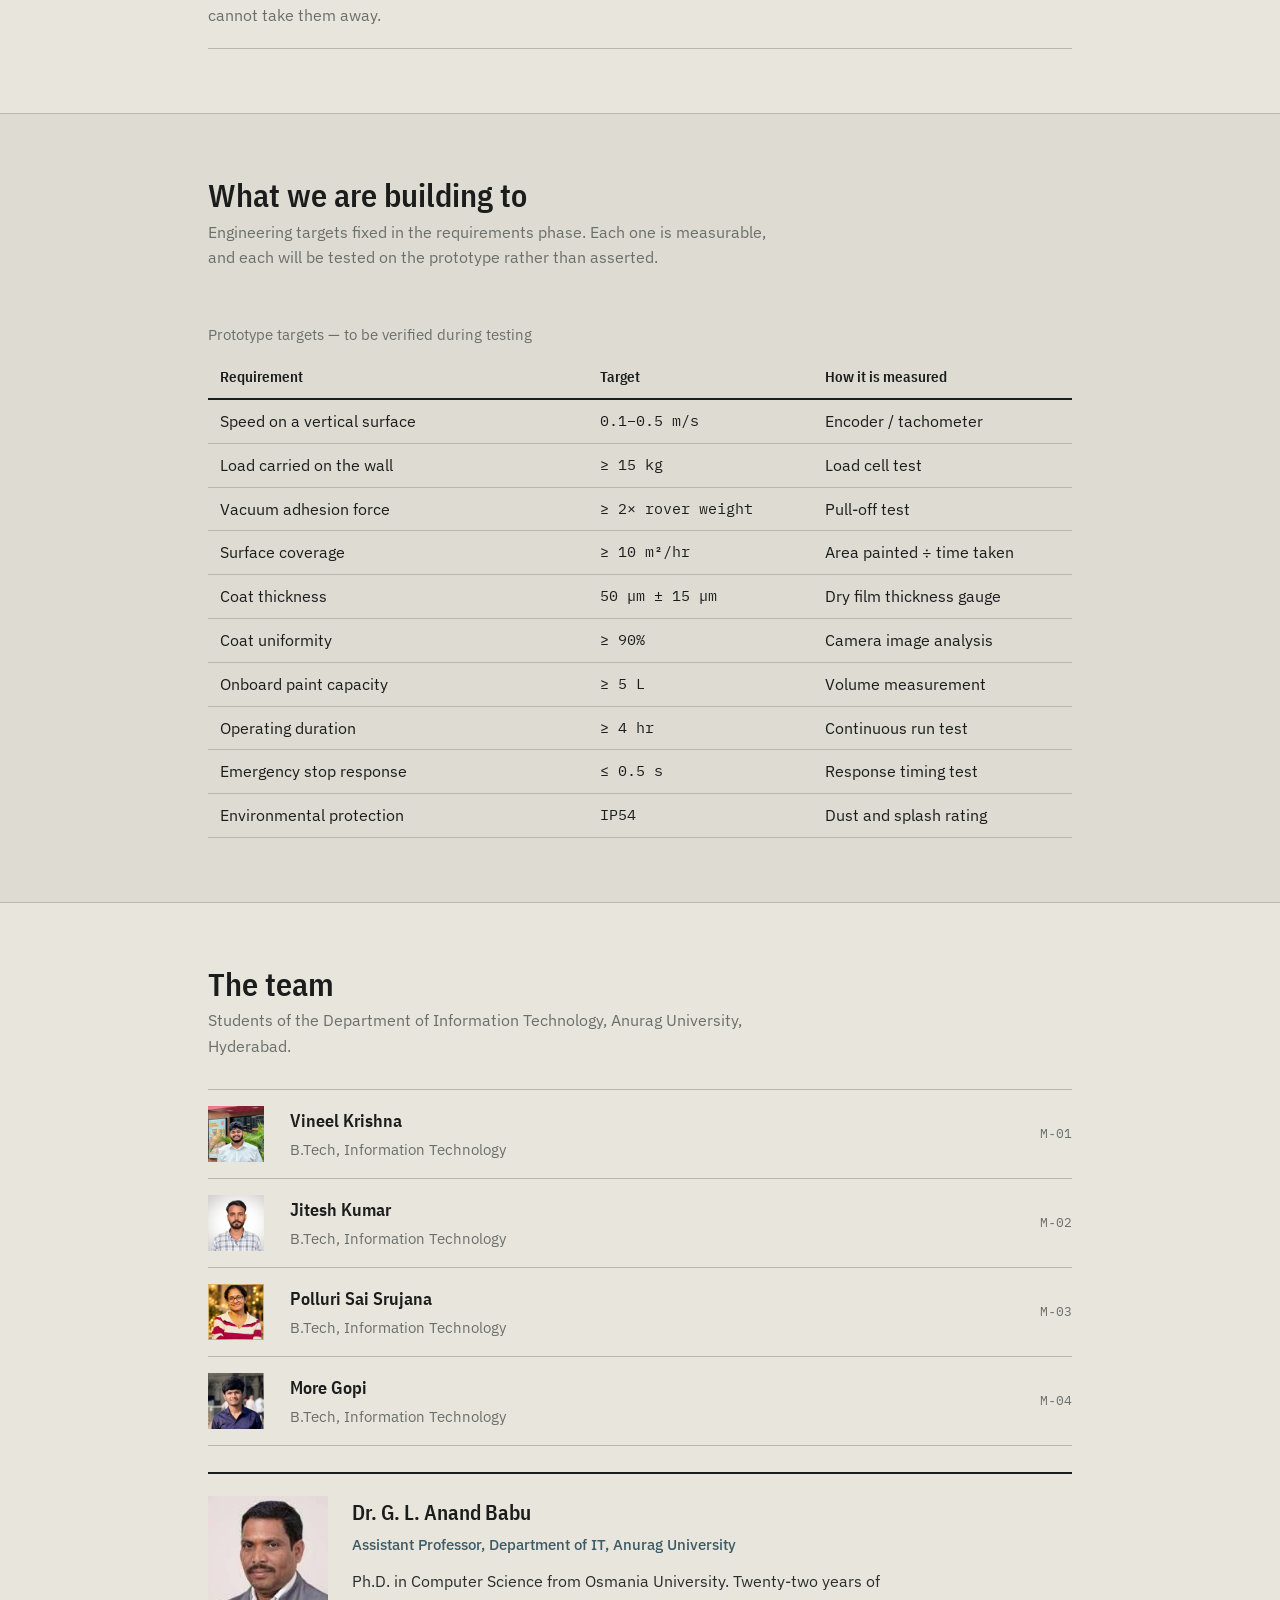
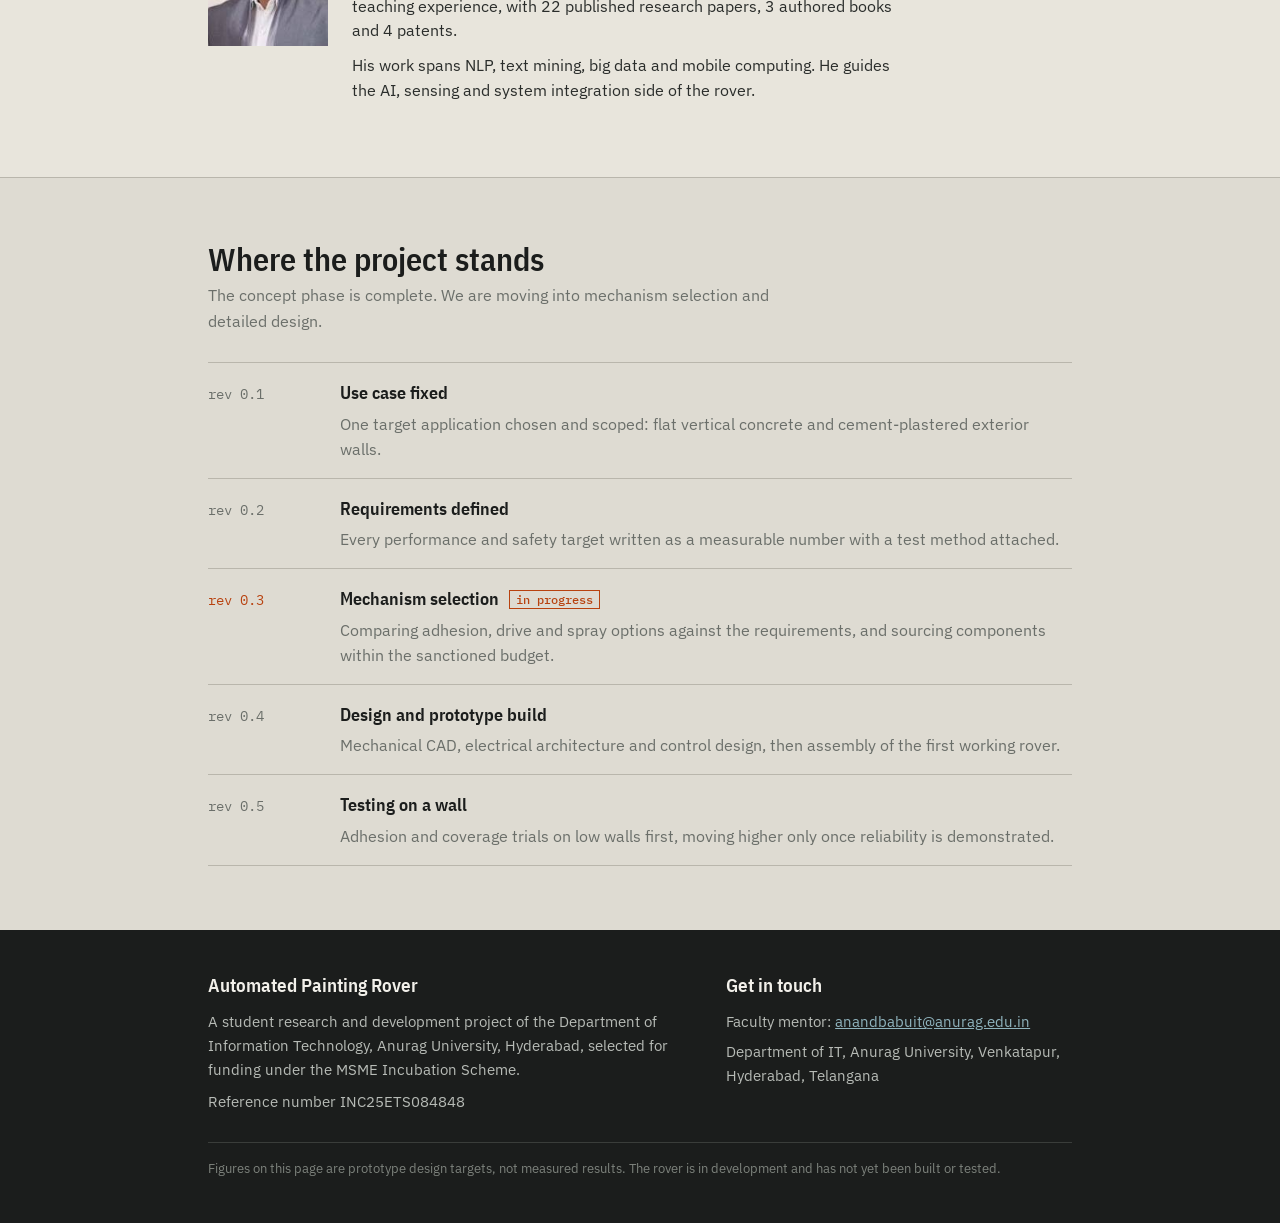
==== commit 262a2f32: "Show Dr. Anand Babu's photo on the About page and stop initials covering photos - The initials sat a" ====
--- a/templates/about.html
+++ b/templates/about.html
@@ -163,8 +163,8 @@
     width:56px;height:56px;background:var(--ink);color:#e8e5dc;
     display:flex;align-items:center;justify-content:center;position:relative;overflow:hidden;flex-shrink:0;
   }
-  .chip img{width:100%;height:100%;object-fit:cover;position:absolute;inset:0}
-  .chip span{font-family:'IBM Plex Mono',monospace;font-size:16px;font-weight:500;z-index:1}
+  .chip img{width:100%;height:100%;object-fit:cover;object-position:50% 20%;position:absolute;inset:0;z-index:2}
+  .chip span{font-family:'IBM Plex Mono',monospace;font-size:16px;font-weight:500;z-index:1}  /* shows only if the photo is missing */
   .row h3{margin:0;font-size:18px;font-weight:600}
   .row p{margin:2px 0 0;font-size:14.5px;color:var(--muted)}
   .row .id{font-family:'IBM Plex Mono',monospace;font-size:13px;color:var(--muted)}
@@ -426,7 +426,7 @@
     </div>
 
     <div class="faculty">
-      <div class="chip"><span>AB</span><img src="/static/photos/anand-babu.jpg" alt="" onerror="this.remove()"></div>
+      <div class="chip"><span>AB</span><img src="/static/photos/aanandsir.jpg" alt="" onerror="this.remove()"></div>
       <div>
         <h3>Dr. G. L. Anand Babu</h3>
         <p class="role">Assistant Professor, Department of IT, Anurag University</p>
